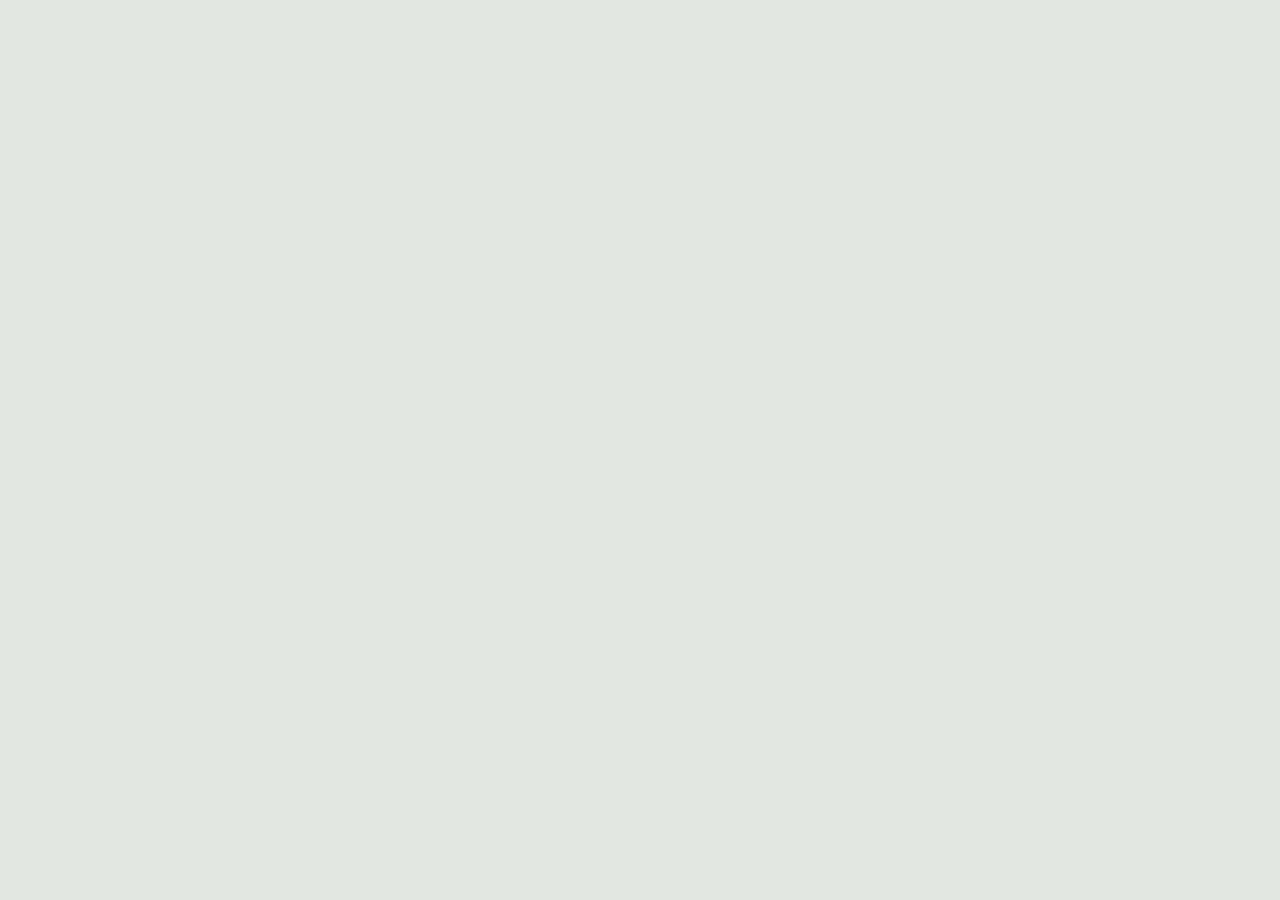
==== index.html @ 521fbf70 "feed and microinteractions adjustments" ====
<!DOCTYPE html>
<html lang="en">
<head>
  <meta charset="UTF-8">
  <meta name="viewport" content="width=device-width, initial-scale=1.0">
  <base href="./">
  <title>Ramon Villamediana</title>
  <meta name="description" content="Senior visual designer with brand, UI, and frontend experience. Fortune 500 in-house and Accenture agency — $3B in deal value.">
  <meta property="og:title" content="Ramon Villamediana — Visual Designer">
  <meta property="og:description" content="Brand to UI. Print to code. Ramon Villamediana is the visual lead at a Fortune 500, previously at Accenture across $3B in deals.">
  <meta property="og:type" content="website">
  <meta property="og:url" content="https://ramidevelops.github.io/portfolio/">
  <meta name="twitter:card" content="summary_large_image">
  <meta name="twitter:title" content="Ramon Villamediana — Visual Designer">
  <meta name="twitter:description" content="Brand to UI. Print to code. Fortune 500 + Accenture. $3B in deals.">
  <link rel="stylesheet" href="style.css">
  <link rel="icon" type="image/svg+xml" href="assets/favicon.svg">
  <script>
    try {
      if (sessionStorage.getItem('portfolioLoaderSeen') === 'true') {
        document.documentElement.classList.add('skip-site-loader');
      } else {
        document.documentElement.classList.add('initial-site-visit');
        sessionStorage.setItem('portfolioLoaderSeen', 'true');
      }
    } catch (error) {
      document.documentElement.classList.add('initial-site-visit');
    }
  </script>

</head>
<body class="home-page">
  <div class="site-loader" role="status" aria-label="Loading">
    <img src="assets/parcel-11-1x1-loop.svg" alt="">
  </div>
  <div class="layout layout-home">
    <main class="main">

      <section class="hero">
      
      <div><img class="rv-logo" src="assets/rv-logo.svg"></div>
      <div>
        <p class="hero-intro"><a class="about-name" href="about.html" aria-label="Learn more about Ramon"><span style="font-weight: 400; color: #1e1e1e;">Brand to UI. Print to Code. </span><span class="about-name-label">Ramon<span class="about-tooltip" role="tooltip">learn more about me</span></span></a> is currently the visual lead at a Fortune 500 [$MOS] — previously at Accenture, engaged in $3B worth of deals as a visual designer.</p></div>

        <div class="hero-actions">
          <button class="hero-email">
            <svg xmlns="http://w3.org" width="14" height="14" viewBox="0 0 24 24" fill="none" stroke="currentColor" stroke-width="2" stroke-linecap="round" stroke-linejoin="round" class="lucide lucide-copy">
        <rect width="14" height="14" x="8" y="8" rx="2" ry="2"/>
        <path d="M4 16c-1.1 0-2-.9-2-2V4c0-1.1.9-2 2-2h10c1.1 0 2 .9 2 2"></path> 
            </svg>
            <span class="email-text">work@helloramon.com</span>
          </button>

          <a class="hero-email feed-link" href="feed.html">
            <span class="email-text">feed
              <svg class="arrow" viewBox="0 0 256 256" fill="none" xmlns="http://www.w3.org/2000/svg">
  <path d="M200 64L56 208M200 64H88M200 64V176" stroke="currentColor" stroke-width="16" stroke-linecap="round" stroke-linejoin="round"/>
              </svg>
            </span>
          </a>
          
        </div>


      </section>

      <section>
        <div class="work-header">Selected Work</div>
        <div class="work-list">

          <a href="project-mosaic-earnings.html" class="work-item">
            <div class="work-left">
              <div class="work-title">Earnings &amp; Investor Communications</div>
              <div class="work-client">Mosaic · Design Lead</div>
            </div>
            <div class="work-right">
              <div class="tag-row">
                <span class="tag tag-brand">Brand</span>
                <span class="tag tag-web">Web</span>
              </div>
              <svg class="arrow" viewBox="0 0 256 256" fill="none" xmlns="http://www.w3.org/2000/svg">
  <path d="M200 64L56 208M200 64H88M200 64V176" stroke="currentColor" stroke-width="16" stroke-linecap="round" stroke-linejoin="round"/>
</svg>
            </div>
          </a>

          <a href="weave-workflow.html" class="work-item">
            <div class="work-left">
              <div class="work-title">Figma Weave AI Workflow</div>
              <div class="work-client">Mosaic · Solo build</div>
            </div>
            <div class="work-right">
              <div class="tag-row">
                <span class="tag tag-ai">AI</span>
                <span class="tag tag-systems">Systems</span>
                <span class="tag tag-brand">Brand</span>
              </div>
              <svg class="arrow" viewBox="0 0 256 256" fill="none" xmlns="http://www.w3.org/2000/svg">
  <path d="M200 64L56 208M200 64H88M200 64V176" stroke="currentColor" stroke-width="16" stroke-linecap="round" stroke-linejoin="round"/>
</svg>
            </div>
          </a>

          <a href="project-mosaic-web.html" class="work-item">
            <div class="work-left">
              <div class="work-title">Web Redesign — Discovery &amp; Design Direction</div>
              <div class="work-client">Mosaic x iCrossing · Project Lead</div>
            </div>
            <div class="work-right">
              <div class="tag-row">
                <span class="tag tag-web">Web</span>
                <span class="tag tag-ui">UI</span>
                <span class="tag tag-systems">Systems</span>
              </div>
              <svg class="arrow" viewBox="0 0 256 256" fill="none" xmlns="http://www.w3.org/2000/svg">
  <path d="M200 64L56 208M200 64H88M200 64V176" stroke="currentColor" stroke-width="16" stroke-linecap="round" stroke-linejoin="round"/>
</svg>
            </div>
          </a>

          <a href="mosaic-brand-rework.html" class="work-item">
            <div class="work-left">
              <div class="work-title">Brand Guidelines Uplift</div>
              <div class="work-client">Mosaic · Design Lead</div>
            </div>
            <div class="work-right">
              <div class="tag-row">
                <span class="tag tag-brand">Brand</span>
                <span class="tag tag-systems">Systems</span>
              </div>
              <svg class="arrow" viewBox="0 0 256 256" fill="none" xmlns="http://www.w3.org/2000/svg">
  <path d="M200 64L56 208M200 64H88M200 64V176" stroke="currentColor" stroke-width="16" stroke-linecap="round" stroke-linejoin="round"/>
</svg>
            </div>
          </a>

        </div>

        <div class="work-list">

          <a href="frontend-work.html" class="work-item">
            <div class="work-left">
              <div class="work-title">Frontend Development</div>
              <div class="work-client">Solo design + engineering</div>
            </div>
            <div class="work-right">
              <div class="tag-row">
                <span class="tag tag-frontend">Frontend</span>
                <span class="tag tag-web">Web</span>
              </div>
              <svg class="arrow" viewBox="0 0 256 256" fill="none" xmlns="http://www.w3.org/2000/svg">
  <path d="M200 64L56 208M200 64H88M200 64V176" stroke="currentColor" stroke-width="16" stroke-linecap="round" stroke-linejoin="round"/>
</svg>
            </div>
          </a>

          <a href="project-liberty.html" class="work-item">
            <div class="work-left">
              <div class="work-title">Liberty Mutual — UI Design System</div>
              <div class="work-client">Accenture x Liberty Mutual · Visual Designer</div>
            </div>
            <div class="work-right">
              <div class="tag-row">
                <span class="tag tag-ui">UI</span>
                <span class="tag tag-brand">Brand</span>
              </div>
              <svg class="arrow" viewBox="0 0 256 256" fill="none" xmlns="http://www.w3.org/2000/svg">
  <path d="M200 64L56 208M200 64H88M200 64V176" stroke="currentColor" stroke-width="16" stroke-linecap="round" stroke-linejoin="round"/>
</svg>
            </div>
          </a>

        </div>
      </section>

    </main>
  </div>


<script>
window.addEventListener('load', () => {
  if (!document.documentElement.classList.contains('initial-site-visit')) {
    document.querySelector('.site-loader')?.classList.add('is-hidden');
    return;
  }

  setTimeout(() => {
    document.querySelector('.site-loader')?.classList.add('is-hidden');
  }, 2000);
});

document.addEventListener('DOMContentLoaded', () => {
    const btn = document.querySelector('.hero-email');
    const txt = btn?.querySelector('.email-text');
    
    if (btn && txt) {
        btn.addEventListener('click', () => {
            navigator.clipboard.writeText('work@helloramon.com').then(() => {
                txt.textContent = 'copied to clipboard';
                
                setTimeout(() => {
                    txt.textContent = 'work@helloramon.com';
                    btn.style.removeAttribute('style'); // Keeps CSS file in full control
                }, 1000);
            });
        });
    }
});
</script>


</body>
</html>
---- style.css ----
/* ─── Reset ─────────────────────────────────────────────── */
*, *::before, *::after { box-sizing: border-box; margin: 0; padding: 0; }
html { scroll-behavior: smooth; }

/* ─── Fonts ──────────────────────────────────────────────── */
@font-face {
  font-family: 'ABC Areal';
  src: url('assets/fonts/ABCArealSuperfamilyVariable.woff2') format('woff2');
  font-style: normal;
  font-weight: 100 900;
  font-variation-settings: 'MONO' 0;
  font-display: swap;
}

@font-face {
  font-family: 'ABC Areal Mono';
  src: url('assets/fonts/ABCArealSuperfamilyVariable.woff2') format('woff2');
  font-style: normal;
  font-weight: 100 900;
  font-variation-settings: 'MONO' 100;
  font-display: swap;
}

/* ─── Base ───────────────────────────────────────────────── */
body {

  font-family: 'ABC Areal', sans-serif;
  letter-spacing: -0.25px;
 /* background: linear-gradient(135deg, #dbeafe 0%, #eff6ff 40%, #f0f9ff 70%, #e0f2fe 100%);*/
 background-color: #fafafa;
  background-attachment: fixed;
  min-height: 100vh;
  color: #0a0a0a;
  -webkit-font-smoothing: antialiased;
}

.site-loader {
  position: fixed;
  inset: 0;
  z-index: 1000;
  display: grid;
  place-items: center;
  background: #e2e5e2;
  opacity: 1;
  transition: opacity 0.35s ease, visibility 0.35s ease;
}

.site-loader img {
  width: min(42vw, 240px);
  height: auto;
}

.site-loader.is-hidden {
  opacity: 0;
  visibility: hidden;
  pointer-events: none;
}

.skip-site-loader .site-loader {
  display: none;
}

@keyframes innerPageReveal {
  from { opacity: 0; filter: blur(4px); transform: translateY(8px); }
  to { opacity: 1; filter: blur(0); transform: translateY(0); }
}

@keyframes homeContentReveal {
  from { opacity: 0; filter: blur(2px); transform: translateY(5px); }
  to { opacity: 1; filter: blur(0); transform: translateY(0); }
}

.home-page { --home-reveal-start: 0.1s; }
.initial-site-visit .home-page { --home-reveal-start: 2.05s; }

.home-page .hero > *,
.home-page .main > section:not(.hero) > .work-header,
.home-page .work-item {
  animation: homeContentReveal 0.4s cubic-bezier(0.22, 1, 0.36, 1) both;
}

.home-page .hero > :nth-child(1) { animation-delay: var(--home-reveal-start); }
.home-page .hero > :nth-child(2) { animation-delay: calc(var(--home-reveal-start) + 0.04s); }
.home-page .hero > :nth-child(3) { animation-delay: calc(var(--home-reveal-start) + 0.08s); }
.home-page .main > section:not(.hero) > .work-header {
  animation-delay: calc(var(--home-reveal-start) + 0.04s);
}
.home-page .work-item:nth-child(1) { animation-delay: calc(var(--home-reveal-start) + 0.06s); }
.home-page .work-item:nth-child(2) { animation-delay: calc(var(--home-reveal-start) + 0.09s); }
.home-page .work-item:nth-child(3) { animation-delay: calc(var(--home-reveal-start) + 0.12s); }
.home-page .work-item:nth-child(4) { animation-delay: calc(var(--home-reveal-start) + 0.15s); }
.home-page .work-item:nth-child(5) { animation-delay: calc(var(--home-reveal-start) + 0.18s); }
.home-page .work-item:nth-child(6) { animation-delay: calc(var(--home-reveal-start) + 0.21s); }
.home-page .work-item:nth-child(7) { animation-delay: calc(var(--home-reveal-start) + 0.24s); }
.home-page .work-item:nth-child(8) { animation-delay: calc(var(--home-reveal-start) + 0.27s); }
.home-page .work-item:nth-child(9) { animation-delay: calc(var(--home-reveal-start) + 0.3s); }

body:not(.home-page) .project-header {
  animation: innerPageReveal 0.5s cubic-bezier(0.2, 0.7, 0.2, 1) both;
}

body.has-scroll-reveal:not(.home-page) .project-body > * {
  opacity: 0;
  filter: blur(4px);
  transform: translateY(8px);
}

body.has-scroll-reveal:not(.home-page) .project-body > *.is-visible {
  animation: innerPageReveal 0.5s cubic-bezier(0.2, 0.7, 0.2, 1) both;
}

@media (prefers-reduced-motion: reduce) {
  .home-page .hero > *,
  .home-page .main > section:not(.hero) > .work-header,
  .home-page .work-item {
    animation: none;
    opacity: 1;
    transform: none;
    filter: none;
  }

  body:not(.home-page) .project-header {
    animation: none;
    opacity: 1;
    filter: none;
    transform: none;
  }

  body.has-scroll-reveal:not(.home-page) .project-body > * {
    animation: none;
    opacity: 1;
    filter: none;
    transform: none;
  }
}

/* ─── Layout ─────────────────────────────────────────────── */
.layout {
  display: grid;
  grid-template-columns: 1fr;
  min-height: 100vh;
}

.layout-home {
  grid-template-columns:1fr;
}


.rv-logo{
  width: clamp(180px, 30%, 360px);
  opacity: 0.90;
}


.logo-mark {
  font-family: 'ABC Areal', sans-serif;
  font-weight: 900;
  font-size: 26px;
  letter-spacing: -0.05em;
  color: #0a0a0a;
  line-height: 1;
  text-decoration: none;
  display: block;
}

.nav-section { display: flex; flex-direction: column; gap: 0.4rem; }

.nav-label {
  font-family: 'ABC Areal Mono', monospace;
  font-size: 10px;
  font-weight: 500;
  letter-spacing: 0.12em;
  color: rgba(0,0,0,0.3);
  text-transform: uppercase;
  margin-bottom: 0.3rem;
}

.nav-link {
  font-family: 'ABC Areal Mono', monospace;
  font-size: 12.5px;
  color: rgba(0,0,0,0.55);
  text-decoration: none;
  display: flex;
  align-items: center;
  gap: 0.4rem;
  padding: 3px 0;
  transition: color 0.15s;
}
.nav-link::before { content: '>'; opacity: 0.35; font-size: 10px; }
.nav-link:hover, .nav-link.active { color: rgba(0,0,0,0.9); }

.resume-entry { margin-bottom: 0.65rem; }
.resume-title {
  font-family: 'ABC Areal Mono', monospace;
  font-size: 11.5px;
  color: rgba(0,0,0,0.7);
  font-weight: 500;
  line-height: 1.5;
}
.resume-co {
  font-family: 'ABC Areal Mono', monospace;
  font-size: 10.5px;
  color: rgba(0,0,0,0.35);
}

.tagline {
  font-family: 'ABC Areal Mono', monospace;
  font-size: 10px;
  color: rgba(0,0,0,0.18);
  letter-spacing: 0.05em;
  margin-top: auto;
}

/* ─── Main ───────────────────────────────────────────────── */
.main {
  padding: 3rem;;
  display: flex;
  flex-direction: column;
  gap: 2.5rem;
  width: clamp(320px, 90%, 750px);
  margin: 0 auto;
}

/* ─── Hero ───────────────────────────────────────────────── */
.hero { display: flex; flex-direction: column; gap: 1rem; }

.hero h1 {
  font-size: clamp(2.6rem, 4.5vw, 3.8rem);
  font-weight: 400;
  letter-spacing: -0.05em;
  line-height: 1.02;
}

.hero h2 {
  font-size: clamp(1.25rem, 1.75rem, 2rem);
  font-weight: 400;
  letter-spacing: -0.02em;
  line-height: 1.3;
  max-width: 500px;
}

.about-name {
  position: relative;
  display: inline-block;
  color: inherit;
  text-decoration: none;
}

.about-name-label {
  position: relative;
  display: inline-block;
  color: #007AFF;
  font-size: 1em;
  font-weight: 100;
  text-decoration: underline dotted;
  text-underline-offset: 6px;
}

.about-tooltip {
  position: absolute;
  left: 50%;
  bottom: calc(100% + 0.55rem);
  z-index: 2;
  width: max-content;
  max-width: 70vw;
  padding: 0.35rem 0.55rem;
  border: 0.5px solid rgba(0,0,0,0.14);
  border-radius: 2px;
  background: #fff;
  color: rgba(0,0,0,0.62);
  font-family: 'ABC Areal Mono', monospace;
  font-size: 10px;
  font-weight: 400;
  line-height: 1.2;
  white-space: nowrap;
  opacity: 0;
  pointer-events: none;
  transform: translate(-50%, 0.3rem);
  transition: opacity 0.15s ease, transform 0.15s ease;
}

.about-tooltip::after {
  content: '';
  position: absolute;
  left: 50%;
  top: 100%;
  width: 0.45rem;
  height: 0.45rem;
  border-right: 0.5px solid rgba(0,0,0,0.14);
  border-bottom: 0.5px solid rgba(0,0,0,0.14);
  background: #fff;
  transform: translate(-50%, -50%) rotate(45deg);
}

.about-name:hover .about-tooltip,
.about-name:focus-visible .about-tooltip {
  opacity: 1;
  pointer-events: auto;
  transform: translate(-50%, 0);
}

.about-name:focus-visible {
  outline: 1px solid rgba(0,0,0,0.45);
  outline-offset: 3px;
}

.hero p {
  font-size: 1.15rem;
  line-height: 1.75;
  color: rgba(0,0,0,0.5);
  max-width: 600px;
}

.hero-intro {
  font-size: 16px;
  line-height: 1.7;
  color: #9f9c9c;
  font-weight: 100;
}

.hero-actions {
  display: flex;
  align-items: center;
  justify-content: space-between;
  width: 100%;
}

.hero-email {
  display: inline-flex;
  align-items: center;
  gap: 0.4rem;
  font-family: 'ABC Areal Mono', monospace;
  font-size: 14px;
  color: #0000008c;
  text-decoration: none;
  border: 0.5px solid rgba(0,0,0,0.16);
  padding: 0.4rem 1rem;
  border-radius: 2px;
  margin-top: 0.5rem;
  width: fit-content;
  transition: background 0.15s;
  background:transparent;
  cursor: pointer;
}
.hero-email:hover { background: #0000000a; }

.hero-actions .feed-link {
  color: #0000008c;
;
  text-decoration: none;
}

/* ─── Work List ──────────────────────────────────────────── */
.work-header {
  font-family: 'ABC Areal Mono', monospace;
  font-size: 0.875rem;
  font-weight: 400;
  color: rgba(0,0,0,0.48);
  padding-bottom: 0.6rem;
  border-bottom: 0.5px solid rgba(0,0,0,0.07);
}

.work-list { display: flex; flex-direction: column; }

.work-item {
  display: flex;
  align-items: center;
  justify-content: space-between;
  padding: 1rem 0;
  border-bottom: 0.5px solid rgba(0,0,0,0.06);
  gap: 1.5rem;
  text-decoration: none;
  cursor: pointer;
  transition: opacity 0.15s;
}
.work-item:hover { background: #f5f5f5; transition:0.25s}
.work-item:hover .work-title { color: #000; }
.work-item:hover .arrow { color: rgba(0,0,0,0.5); }

.work-left { display: flex; flex-direction: column; gap: 0.25rem; min-width: 0; }

.work-title {
  font-family: 'ABC Areal', sans-serif;
  font-size: 0.875rem;
  font-weight: 400;
  color: rgba(0,0,0,0.72);
  transition: color 0.15s;
}

.work-client {
  font-family: 'ABC Areal Mono', monospace;
  font-size: 12px;
  color: rgba(0,0,0,0.32);
}

.work-right {
  display: flex;
  align-items: center;
  gap: 0.65rem;
  flex-shrink: 0;
}

.tag-row { display: flex; gap: 0.3rem; flex-wrap: wrap; justify-content: flex-end; }

/* ─── Tags ───────────────────────────────────────────────── */
.tag {
  font-family: 'ABC Areal Mono', monospace;
  font-size: 9.5px;
  font-weight: 200;
  letter-spacing: 0.07em;
  padding: 0.18rem 0.5rem;
  border-radius: 2px;
  border: 0.5px solid;
  text-transform: uppercase;
  white-space: nowrap;
}
.tag-brand    { color: #534AB7; border-color: #AFA9EC; background: #EEEDFE; }
.tag-ui       { color: #185FA5; border-color: #85B7EB; background: #E6F1FB; }
.tag-print    { color: #3B6D11; border-color: #97C459; background: #EAF3DE; }
.tag-frontend { color: #854F0B; border-color: #EF9F27; background: #FAEEDA; }
.tag-campaign { color: #993C1D; border-color: #F0997B; background: #FAECE7; }
.tag-web      { color: #0F6E56; border-color: #5DCAA5; background: #E1F5EE; }
.tag-ai       { color: #993556; border-color: #ED93B1; background: #FBEAF0; }
.tag-systems  { color: #444441; border-color: #B4B2A9; background: #F1EFE8; }

.arrow {
   width: 14px;
  height: 14px;
  flex-shrink: 0;
  color: rgba(0,0,0,0.16);
  transition: color 0.15s;
}

/* ─── Project Page ───────────────────────────────────────── */
.project-header { display: flex; flex-direction: column; gap: 1.25rem; }

.back-link {
  font-family: 'ABC Areal Mono', monospace;
  font-size: 14px;
  color: rgba(0,0,0,0.4);
  text-decoration: none;
  display: inline-flex;
  align-items: center;
  gap: 0.4rem;
  transition: color 0.15s;
}
.back-link:hover { color: rgba(0,0,0,0.8); }

.project-title {
  font-size: clamp(1.8rem, 3.5vw, 2.8rem);
  font-weight: 400;
  letter-spacing: -0.03em;
  line-height: 1.05;
}

.project-meta {
  display: flex;
  align-items: center;
  gap: 1rem;
  flex-wrap: wrap;
}

.project-client {
  font-family: 'ABC Areal Mono', monospace;
  font-size: 12px;
  color: rgba(0,0,0,0.4);
}

.project-divider {
  width: 0.5px;
  height: 12px;
  background: rgba(0,0,0,0.15);
}

.project-body { display: flex; flex-direction: column; gap: 3rem; }

.project-section-label {
  font-family: 'ABC Areal', sans-serif;
  font-size: 1.25rem;
  font-weight: 400;
  color: 000000;
  padding-bottom: 0.6rem;
  border-bottom: 0.5px solid rgba(0,0,0,0.07);
  margin-bottom: 1.25rem;
}

.project-text {
  font-size: 0.9rem;
  line-height: 1.8;
  color: rgba(0,0,0,0.6);
  max-width: 560px;
}

/* ─── Image placeholders ─────────────────────────────────── */
.img-placeholder {
  width: 100%;
  background: rgba(255,255,255,0.45);
  border-radius: 4px;
  display: flex;
  flex-direction: column;
  align-items: center;
  justify-content: center;
  gap: 0.5rem;
  color: rgba(0,0,0,0.25);
  font-family: 'ABC Areal Mono', monospace;
  font-size: 11px;
  letter-spacing: 0.05em;
}
.img-placeholder.tall  { aspect-ratio: 16/9; }
.img-placeholder.wide  { aspect-ratio: 21/9; }
.img-placeholder.sq    { aspect-ratio: 1/1; }
.img-placeholder.port  { aspect-ratio: 3/4; }

.img-placeholder svg {
  width: 24px;
  height: 24px;
  opacity: 0.3;
}

/* ─── Project Images and Videos ─────────────────────────────────────── */

.project-img {
      width: 100%;
      border-radius: 4px;
      border: 0.5px solid rgba(0,0,0,0.08);
      display: block;
    }
    .project-video {
      width: 100%;
      display: block;
      border-radius: 4px;
      border: 0.5px solid rgba(0,0,0,0.08);
    }

.project-img.tall  { aspect-ratio: 16/9; }
.project-img.wide  { aspect-ratio: 21/9; }
.project-img.sq    { aspect-ratio: 1/1; }
.project-img.port  { aspect-ratio: 3/4; }

.project-img.cover {
  object-fit: cover;
  border: none;
}

.img-grid-2 {
  display: grid;
  grid-template-columns: 1fr 1fr;
  gap: 1rem;
}
.img-grid-3 {
  display: grid;
  grid-template-columns: 1fr 1fr 1fr;
  gap: 1rem;
}

/* ─── Collateral description ───────────────────────────────── */
.collateral-caption {
  font-family: 'ABC Areal Mono', monospace;
  font-size: 10.5px;
  color: rgba(0,0,0,0.35);
  margin-top: 0.5rem;
}

/* ─── Responsive ─────────────────────────────────────────── */
@media (max-width: 768px) {
  .layout { grid-template-columns: 1fr; }
  .sidebar {
    height: auto;
    position: relative;
    border-right: none;
    border-bottom: 0.5px solid rgba(0,0,0,0.08);
    padding: 1.5rem;
    flex-direction: row;
    flex-wrap: wrap;
    gap: 0.75rem;
    align-items: center;
  }
  .tagline { display: none; }
  .nav-section:not(:first-of-type) { display: none; }
  .main { padding: 2rem 1.5rem; margin: 0; width: 100%; }
  .img-grid-2, .img-grid-3 { grid-template-columns: 1fr; }
}
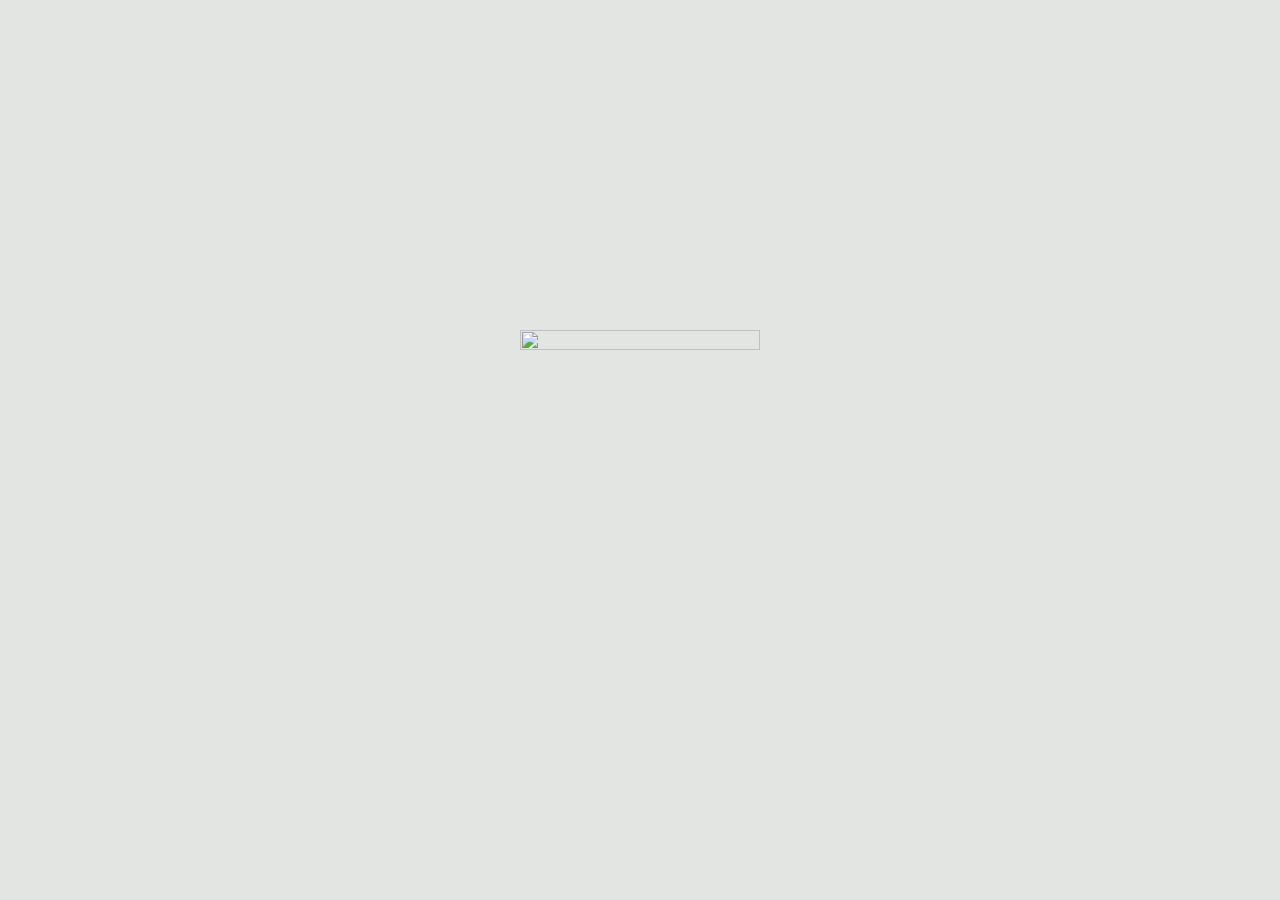
==== commit c97ae3f1: "motion and animations enhanced for a more cohesive experience. CSS file cleaned up removing un-used " ====
--- a/index.html
+++ b/index.html
@@ -14,6 +14,8 @@
   <meta name="twitter:title" content="Ramon Villamediana — Visual Designer">
   <meta name="twitter:description" content="Brand to UI. Print to code. Fortune 500 + Accenture. $3B in deals.">
   <link rel="stylesheet" href="style.css">
+  <script src="page-transition.js"></script>
+  <script src="/assets/flag-header.js" defer></script>
   <link rel="icon" type="image/svg+xml" href="assets/favicon.svg">
   <script>
     try {
@@ -31,24 +33,26 @@
 </head>
 <body class="home-page">
   <div class="site-loader" role="status" aria-label="Loading">
-    <img src="assets/parcel-11-1x1-loop.svg" alt="">
+    <img src="assets/parcel-11-1x1-loop.svg" alt="" width="2400" height="2400">
   </div>
   <div class="layout layout-home">
     <main class="main">
 
+      <flag-header height="96"></flag-header>
+
       <section class="hero">
-      
-      <div><img class="rv-logo" src="assets/rv-logo.svg"></div>
+
+      <div><img class="rv-logo" src="assets/rv-logo.svg" alt="Ramon Villamediana" width="586" height="143"></div>
       <div>
-        <p class="hero-intro"><a class="about-name" href="about.html" aria-label="Learn more about Ramon"><span style="font-weight: 400; color: #1e1e1e;">Brand to UI. Print to Code. </span><span class="about-name-label">Ramon<span class="about-tooltip" role="tooltip">learn more about me</span></span></a> is currently the visual lead at a Fortune 500 [$MOS] — previously at Accenture, engaged in $3B worth of deals as a visual designer.</p></div>
+        <p class="hero-intro"><span style="font-weight: 400; color: #1e1e1e;">Brand to UI. Print to Code. </span><a class="about-name" href="about.html" aria-label="Learn more about Ramon"><span class="about-name-label">Ramon<span class="about-tooltip" role="tooltip">learn more about me</span></span></a> is currently the visual lead at a Fortune 500 [$MOS] — previously at Accenture, engaged in $3B worth of deals as a visual designer.</p></div>
 
         <div class="hero-actions">
-          <button class="hero-email">
-            <svg xmlns="http://w3.org" width="14" height="14" viewBox="0 0 24 24" fill="none" stroke="currentColor" stroke-width="2" stroke-linecap="round" stroke-linejoin="round" class="lucide lucide-copy">
+          <button class="hero-email" type="button">
+            <svg xmlns="http://www.w3.org/2000/svg" width="14" height="14" viewBox="0 0 24 24" fill="none" stroke="currentColor" stroke-width="2" stroke-linecap="round" stroke-linejoin="round" class="lucide lucide-copy">
         <rect width="14" height="14" x="8" y="8" rx="2" ry="2"/>
         <path d="M4 16c-1.1 0-2-.9-2-2V4c0-1.1.9-2 2-2h10c1.1 0 2 .9 2 2"></path> 
             </svg>
-            <span class="email-text">work@helloramon.com</span>
+            <span class="email-text" aria-live="polite">work@helloramon.com</span>
           </button>
 
           <a class="hero-email feed-link" href="feed.html">
@@ -156,7 +160,7 @@
 
           <a href="project-liberty.html" class="work-item">
             <div class="work-left">
-              <div class="work-title">Liberty Mutual — UI Design System</div>
+              <div class="work-title">Liberty Mutual — Identity</div>
               <div class="work-client">Accenture x Liberty Mutual · Visual Designer</div>
             </div>
             <div class="work-right">
@@ -194,15 +198,23 @@
     const txt = btn?.querySelector('.email-text');
     
     if (btn && txt) {
-        btn.addEventListener('click', () => {
-            navigator.clipboard.writeText('work@helloramon.com').then(() => {
+        const email = 'work@helloramon.com';
+        let feedbackTimeout;
+
+        btn.addEventListener('click', async () => {
+            window.clearTimeout(feedbackTimeout);
+
+            try {
+                await navigator.clipboard.writeText(email);
                 txt.textContent = 'copied to clipboard';
-                
-                setTimeout(() => {
-                    txt.textContent = 'work@helloramon.com';
-                    btn.style.removeAttribute('style'); // Keeps CSS file in full control
-                }, 1000);
-            });
+            } catch (error) {
+                console.error('Unable to copy email address.', error);
+                txt.textContent = 'unable to copy email';
+            }
+
+            feedbackTimeout = window.setTimeout(() => {
+                txt.textContent = email;
+            }, 1000);
         });
     }
 });
--- a/style.css
+++ b/style.css
@@ -1,6 +1,7 @@
 /* ─── Reset ─────────────────────────────────────────────── */
 *, *::before, *::after { box-sizing: border-box; margin: 0; padding: 0; }
-html { scroll-behavior: smooth; }
+html { scroll-behavior: smooth;}
+img { max-width: 100%; height: auto; }
 
 /* ─── Fonts ──────────────────────────────────────────────── */
 @font-face {
@@ -12,21 +13,11 @@
   font-display: swap;
 }
 
-@font-face {
-  font-family: 'ABC Areal Mono';
-  src: url('assets/fonts/ABCArealSuperfamilyVariable.woff2') format('woff2');
-  font-style: normal;
-  font-weight: 100 900;
-  font-variation-settings: 'MONO' 100;
-  font-display: swap;
-}
 
 /* ─── Base ───────────────────────────────────────────────── */
 body {
 
   font-family: 'ABC Areal', sans-serif;
-  letter-spacing: -0.25px;
- /* background: linear-gradient(135deg, #dbeafe 0%, #eff6ff 40%, #f0f9ff 70%, #e0f2fe 100%);*/
  background-color: #fafafa;
   background-attachment: fixed;
   min-height: 100vh;
@@ -60,77 +51,79 @@
   display: none;
 }
 
-@keyframes innerPageReveal {
-  from { opacity: 0; filter: blur(4px); transform: translateY(8px); }
-  to { opacity: 1; filter: blur(0); transform: translateY(0); }
-}
-
 @keyframes homeContentReveal {
-  from { opacity: 0; filter: blur(2px); transform: translateY(5px); }
+  from { opacity: 0; transform: translateY(5px); }
+  to { opacity: 1; transform: translateY(0); }
+}
+
+html.page-leaving .layout {
+  animation: pageFadeOut 0.2s ease-in both;
+}
+
+html.page-entering .layout {
+  animation: pageReveal 0.42s cubic-bezier(0.16, 1, 0.3, 1) both;
+}
+
+@keyframes pageFadeOut {
+  to { opacity: 0; filter: blur(5px); transform: translateY(-5px); }
+}
+
+@keyframes pageReveal {
+  from { opacity: 0; filter: blur(8px); transform: translateY(8px); }
   to { opacity: 1; filter: blur(0); transform: translateY(0); }
 }
 
 .home-page { --home-reveal-start: 0.1s; }
 .initial-site-visit .home-page { --home-reveal-start: 2.05s; }
 
-.home-page .hero > *,
-.home-page .main > section:not(.hero) > .work-header,
-.home-page .work-item {
-  animation: homeContentReveal 0.4s cubic-bezier(0.22, 1, 0.36, 1) both;
-}
-
-.home-page .hero > :nth-child(1) { animation-delay: var(--home-reveal-start); }
-.home-page .hero > :nth-child(2) { animation-delay: calc(var(--home-reveal-start) + 0.04s); }
-.home-page .hero > :nth-child(3) { animation-delay: calc(var(--home-reveal-start) + 0.08s); }
-.home-page .main > section:not(.hero) > .work-header {
-  animation-delay: calc(var(--home-reveal-start) + 0.04s);
-}
-.home-page .work-item:nth-child(1) { animation-delay: calc(var(--home-reveal-start) + 0.06s); }
-.home-page .work-item:nth-child(2) { animation-delay: calc(var(--home-reveal-start) + 0.09s); }
-.home-page .work-item:nth-child(3) { animation-delay: calc(var(--home-reveal-start) + 0.12s); }
-.home-page .work-item:nth-child(4) { animation-delay: calc(var(--home-reveal-start) + 0.15s); }
-.home-page .work-item:nth-child(5) { animation-delay: calc(var(--home-reveal-start) + 0.18s); }
-.home-page .work-item:nth-child(6) { animation-delay: calc(var(--home-reveal-start) + 0.21s); }
-.home-page .work-item:nth-child(7) { animation-delay: calc(var(--home-reveal-start) + 0.24s); }
-.home-page .work-item:nth-child(8) { animation-delay: calc(var(--home-reveal-start) + 0.27s); }
-.home-page .work-item:nth-child(9) { animation-delay: calc(var(--home-reveal-start) + 0.3s); }
-
-body:not(.home-page) .project-header {
-  animation: innerPageReveal 0.5s cubic-bezier(0.2, 0.7, 0.2, 1) both;
-}
-
-body.has-scroll-reveal:not(.home-page) .project-body > * {
-  opacity: 0;
-  filter: blur(4px);
-  transform: translateY(8px);
-}
-
-body.has-scroll-reveal:not(.home-page) .project-body > *.is-visible {
-  animation: innerPageReveal 0.5s cubic-bezier(0.2, 0.7, 0.2, 1) both;
+.initial-site-visit .home-page .hero > *,
+.initial-site-visit .home-page .main > section:not(.hero) > .work-header,
+.initial-site-visit .home-page .work-list .work-item {
+  animation: homeContentReveal 0.8s cubic-bezier(0.22, 1, 0.36, 1) both;
+}
+
+.initial-site-visit .home-page .hero > :nth-child(1) { animation-delay: var(--home-reveal-start); }
+.initial-site-visit .home-page .hero > :nth-child(2) { animation-delay: calc(var(--home-reveal-start) + 0.1s); }
+.initial-site-visit .home-page .hero > :nth-child(3) { animation-delay: calc(var(--home-reveal-start) + 0.2s); }
+.initial-site-visit .home-page .main > section:not(.hero) > .work-header {
+  animation-delay: calc(var(--home-reveal-start) + 0.3s);
+}
+.initial-site-visit .home-page .main > section:not(.hero) > .work-list:nth-child(2) .work-item:nth-child(1) {
+  animation-delay: calc(var(--home-reveal-start) + 0.4s);
+}
+.initial-site-visit .home-page .main > section:not(.hero) > .work-list:nth-child(2) .work-item:nth-child(2) {
+  animation-delay: calc(var(--home-reveal-start) + 0.5s);
+}
+.initial-site-visit .home-page .main > section:not(.hero) > .work-list:nth-child(2) .work-item:nth-child(3) {
+  animation-delay: calc(var(--home-reveal-start) + 0.6s);
+}
+.initial-site-visit .home-page .main > section:not(.hero) > .work-list:nth-child(2) .work-item:nth-child(4) {
+  animation-delay: calc(var(--home-reveal-start) + 0.7s);
+}
+.initial-site-visit .home-page .main > section:not(.hero) > .work-list:nth-child(3) .work-item:nth-child(1) {
+  animation-delay: calc(var(--home-reveal-start) + 0.8s);
+}
+.initial-site-visit .home-page .main > section:not(.hero) > .work-list:nth-child(3) .work-item:nth-child(2) {
+  animation-delay: calc(var(--home-reveal-start) + 0.9s);
 }
 
 @media (prefers-reduced-motion: reduce) {
-  .home-page .hero > *,
-  .home-page .main > section:not(.hero) > .work-header,
-  .home-page .work-item {
+  html {
+    scroll-behavior: auto;
+  }
+
+  html.page-leaving .layout,
+  html.page-entering .layout {
+    animation: none;
+  }
+
+  .initial-site-visit .home-page .hero > *,
+  .initial-site-visit .home-page .main > section:not(.hero) > .work-header,
+  .initial-site-visit .home-page .work-list .work-item {
     animation: none;
     opacity: 1;
     transform: none;
     filter: none;
-  }
-
-  body:not(.home-page) .project-header {
-    animation: none;
-    opacity: 1;
-    filter: none;
-    transform: none;
-  }
-
-  body.has-scroll-reveal:not(.home-page) .project-body > * {
-    animation: none;
-    opacity: 1;
-    filter: none;
-    transform: none;
   }
 }
 
@@ -141,84 +134,38 @@
   min-height: 100vh;
 }
 
-.layout-home {
-  grid-template-columns:1fr;
+/* Flag string sits at the very top of the content column */
+.initial-site-visit .home-page flag-header {
+  animation: homeContentReveal 0.5s cubic-bezier(0.22, 1, 0.36, 1) both;
+  animation-delay: var(--home-reveal-start);
+}
+@media (prefers-reduced-motion: reduce) {
+  .initial-site-visit .home-page flag-header { animation: none; }
 }
 
 
 .rv-logo{
-  width: clamp(180px, 30%, 360px);
+  width: clamp(160px, 20%, 360px);
   opacity: 0.90;
 }
 
-
-.logo-mark {
-  font-family: 'ABC Areal', sans-serif;
-  font-weight: 900;
-  font-size: 26px;
-  letter-spacing: -0.05em;
-  color: #0a0a0a;
-  line-height: 1;
-  text-decoration: none;
-  display: block;
-}
-
-.nav-section { display: flex; flex-direction: column; gap: 0.4rem; }
-
-.nav-label {
-  font-family: 'ABC Areal Mono', monospace;
-  font-size: 10px;
-  font-weight: 500;
-  letter-spacing: 0.12em;
-  color: rgba(0,0,0,0.3);
-  text-transform: uppercase;
-  margin-bottom: 0.3rem;
-}
-
-.nav-link {
-  font-family: 'ABC Areal Mono', monospace;
-  font-size: 12.5px;
-  color: rgba(0,0,0,0.55);
-  text-decoration: none;
-  display: flex;
-  align-items: center;
-  gap: 0.4rem;
-  padding: 3px 0;
-  transition: color 0.15s;
-}
-.nav-link::before { content: '>'; opacity: 0.35; font-size: 10px; }
-.nav-link:hover, .nav-link.active { color: rgba(0,0,0,0.9); }
-
-.resume-entry { margin-bottom: 0.65rem; }
-.resume-title {
-  font-family: 'ABC Areal Mono', monospace;
-  font-size: 11.5px;
-  color: rgba(0,0,0,0.7);
-  font-weight: 500;
-  line-height: 1.5;
-}
-.resume-co {
-  font-family: 'ABC Areal Mono', monospace;
-  font-size: 10.5px;
-  color: rgba(0,0,0,0.35);
-}
-
-.tagline {
-  font-family: 'ABC Areal Mono', monospace;
-  font-size: 10px;
-  color: rgba(0,0,0,0.18);
-  letter-spacing: 0.05em;
-  margin-top: auto;
-}
 
 /* ─── Main ───────────────────────────────────────────────── */
 .main {
-  padding: 3rem;;
+  padding: 4rem;
   display: flex;
   flex-direction: column;
-  gap: 2.5rem;
+  gap: 3rem;
   width: clamp(320px, 90%, 750px);
   margin: 0 auto;
+  justify-content: start;
+}
+
+/* Tighter home layout so everything stays in one view under the flags */
+.layout-home .main {
+  padding-top: 0;
+  padding-bottom: 2rem;
+  gap: 3rem;
 }
 
 /* ─── Hero ───────────────────────────────────────────────── */
@@ -250,7 +197,7 @@
   position: relative;
   display: inline-block;
   color: #007AFF;
-  font-size: 1em;
+  font-size: inherit;
   font-weight: 100;
   text-decoration: underline dotted;
   text-underline-offset: 6px;
@@ -268,15 +215,15 @@
   border-radius: 2px;
   background: #fff;
   color: rgba(0,0,0,0.62);
-  font-family: 'ABC Areal Mono', monospace;
-  font-size: 10px;
+  font-family: 'ABC Areal', monospace;
+  font-size: 0.625rem;
   font-weight: 400;
   line-height: 1.2;
   white-space: nowrap;
   opacity: 0;
   pointer-events: none;
   transform: translate(-50%, 0.3rem);
-  transition: opacity 0.15s ease, transform 0.15s ease;
+  transition: opacity 150ms ease, transform 150ms cubic-bezier(0.23, 1, 0.32, 1);
 }
 
 .about-tooltip::after {
@@ -292,7 +239,6 @@
   transform: translate(-50%, -50%) rotate(45deg);
 }
 
-.about-name:hover .about-tooltip,
 .about-name:focus-visible .about-tooltip {
   opacity: 1;
   pointer-events: auto;
@@ -305,14 +251,14 @@
 }
 
 .hero p {
-  font-size: 1.15rem;
+  font-size: 1rem;
   line-height: 1.75;
   color: rgba(0,0,0,0.5);
-  max-width: 600px;
+  max-width: 640px;
 }
 
 .hero-intro {
-  font-size: 16px;
+  font-size: 1rem;
   line-height: 1.7;
   color: #9f9c9c;
   font-weight: 100;
@@ -329,8 +275,8 @@
   display: inline-flex;
   align-items: center;
   gap: 0.4rem;
-  font-family: 'ABC Areal Mono', monospace;
-  font-size: 14px;
+  font-family: 'ABC Areal', monospace;
+  font-size: 0.75rem;
   color: #0000008c;
   text-decoration: none;
   border: 0.5px solid rgba(0,0,0,0.16);
@@ -338,11 +284,15 @@
   border-radius: 2px;
   margin-top: 0.5rem;
   width: fit-content;
-  transition: background 0.15s;
+  transition: background-color 160ms ease, transform 160ms cubic-bezier(0.23, 1, 0.32, 1);
   background:transparent;
   cursor: pointer;
 }
-.hero-email:hover { background: #0000000a; }
+.hero-email:active { transform: scale(0.97); }
+.hero-email:focus-visible {
+  outline: 1px solid rgba(0,0,0,0.45);
+  outline-offset: 3px;
+}
 
 .hero-actions .feed-link {
   color: #0000008c;
@@ -352,10 +302,10 @@
 
 /* ─── Work List ──────────────────────────────────────────── */
 .work-header {
-  font-family: 'ABC Areal Mono', monospace;
-  font-size: 0.875rem;
-  font-weight: 400;
-  color: rgba(0,0,0,0.48);
+  font-family: 'ABC Areal', monospace;
+  font-size: 0.9rem;
+  font-weight: 400;
+  color: #6262627a;
   padding-bottom: 0.6rem;
   border-bottom: 0.5px solid rgba(0,0,0,0.07);
 }
@@ -371,25 +321,74 @@
   gap: 1.5rem;
   text-decoration: none;
   cursor: pointer;
-  transition: opacity 0.15s;
-}
-.work-item:hover { background: #f5f5f5; transition:0.25s}
-.work-item:hover .work-title { color: #000; }
-.work-item:hover .arrow { color: rgba(0,0,0,0.5); }
+  transition: background-color 180ms cubic-bezier(0.23, 1, 0.32, 1), transform 160ms cubic-bezier(0.23, 1, 0.32, 1);
+}
+.work-item:active { transform: scale(0.99); }
+.work-item:focus-visible {
+  outline: 1px solid rgba(0,0,0,0.45);
+  outline-offset: 3px;
+}
+
+@media (hover: hover) and (pointer: fine) {
+  .about-name:hover .about-tooltip {
+    opacity: 1;
+    pointer-events: auto;
+    transform: translate(-50%, 0);
+  }
+
+  .hero-email:hover { background-color: #0000000a; }
+
+  .work-item:hover { background-color: #f5f5f5; }
+  .work-item:hover .work-title { color: #000; }
+  .work-item:hover .arrow {
+    color: rgba(0,0,0,0.5);
+    transform: translateX(3px);
+  }
+}
+
+@media (prefers-reduced-motion: reduce) {
+  .hero-email,
+  .work-item {
+    transition: background-color 150ms ease;
+  }
+
+  .arrow {
+    transition: color 150ms ease;
+  }
+
+  .work-item:hover .arrow {
+    transform: none;
+  }
+
+  .hero-email:active,
+  .work-item:active {
+    transform: none;
+  }
+
+  .about-tooltip {
+    transform: none;
+    transition: opacity 150ms ease;
+  }
+
+  .about-name:focus-visible .about-tooltip,
+  .about-name:hover .about-tooltip {
+    transform: none;
+  }
+}
 
 .work-left { display: flex; flex-direction: column; gap: 0.25rem; min-width: 0; }
 
 .work-title {
   font-family: 'ABC Areal', sans-serif;
-  font-size: 0.875rem;
+  font-size: 0.9rem;
   font-weight: 400;
   color: rgba(0,0,0,0.72);
   transition: color 0.15s;
 }
 
 .work-client {
-  font-family: 'ABC Areal Mono', monospace;
-  font-size: 12px;
+  font-family: 'ABC Areal', monospace;
+  font-size: 0.75rem;
   color: rgba(0,0,0,0.32);
 }
 
@@ -405,20 +404,16 @@
 /* ─── Tags ───────────────────────────────────────────────── */
 .tag {
   font-family: 'ABC Areal Mono', monospace;
-  font-size: 9.5px;
-  font-weight: 200;
+  font-size: 0.5rem;
   letter-spacing: 0.07em;
-  padding: 0.18rem 0.5rem;
+  padding: 0.5rem;
   border-radius: 2px;
-  border: 0.5px solid;
   text-transform: uppercase;
   white-space: nowrap;
 }
 .tag-brand    { color: #534AB7; border-color: #AFA9EC; background: #EEEDFE; }
 .tag-ui       { color: #185FA5; border-color: #85B7EB; background: #E6F1FB; }
-.tag-print    { color: #3B6D11; border-color: #97C459; background: #EAF3DE; }
 .tag-frontend { color: #854F0B; border-color: #EF9F27; background: #FAEEDA; }
-.tag-campaign { color: #993C1D; border-color: #F0997B; background: #FAECE7; }
 .tag-web      { color: #0F6E56; border-color: #5DCAA5; background: #E1F5EE; }
 .tag-ai       { color: #993556; border-color: #ED93B1; background: #FBEAF0; }
 .tag-systems  { color: #444441; border-color: #B4B2A9; background: #F1EFE8; }
@@ -428,15 +423,15 @@
   height: 14px;
   flex-shrink: 0;
   color: rgba(0,0,0,0.16);
-  transition: color 0.15s;
+  transition: color 150ms ease, transform 180ms cubic-bezier(0.23, 1, 0.32, 1);
 }
 
 /* ─── Project Page ───────────────────────────────────────── */
 .project-header { display: flex; flex-direction: column; gap: 1.25rem; }
 
 .back-link {
-  font-family: 'ABC Areal Mono', monospace;
-  font-size: 14px;
+  font-family: 'ABC Areal', monospace;
+  font-size: 0.9rem;
   color: rgba(0,0,0,0.4);
   text-decoration: none;
   display: inline-flex;
@@ -461,8 +456,8 @@
 }
 
 .project-client {
-  font-family: 'ABC Areal Mono', monospace;
-  font-size: 12px;
+  font-family: 'ABC Areal', monospace;
+  font-size: 0.75rem;
   color: rgba(0,0,0,0.4);
 }
 
@@ -502,8 +497,8 @@
   justify-content: center;
   gap: 0.5rem;
   color: rgba(0,0,0,0.25);
-  font-family: 'ABC Areal Mono', monospace;
-  font-size: 11px;
+  font-family: 'ABC Areal', monospace;
+  font-size: 0.6875rem;
   letter-spacing: 0.05em;
 }
 .img-placeholder.tall  { aspect-ratio: 16/9; }
@@ -511,37 +506,50 @@
 .img-placeholder.sq    { aspect-ratio: 1/1; }
 .img-placeholder.port  { aspect-ratio: 3/4; }
 
-.img-placeholder svg {
-  width: 24px;
-  height: 24px;
-  opacity: 0.3;
-}
-
 /* ─── Project Images and Videos ─────────────────────────────────────── */
 
 .project-img {
       width: 100%;
+      height: auto;
       border-radius: 4px;
       border: 0.5px solid rgba(0,0,0,0.08);
       display: block;
     }
+
+.project-body > .scroll-reveal {
+  opacity: 0;
+  filter: blur(8px);
+  transform: translateY(14px);
+  transition:
+    opacity 600ms ease,
+    filter 600ms ease,
+    transform 600ms cubic-bezier(0.16, 1, 0.3, 1);
+}
+
+.project-body > .scroll-reveal.is-visible {
+  opacity: 1;
+  filter: blur(0);
+  transform: translateY(0);
+}
+
+@media (prefers-reduced-motion: reduce) {
+  .project-body > .scroll-reveal,
+  .project-body > .scroll-reveal.is-visible {
+    opacity: 1;
+    filter: none;
+    transform: none;
+    transition: none;
+  }
+}
+
     .project-video {
       width: 100%;
+      height: auto;
       display: block;
       border-radius: 4px;
       border: 0.5px solid rgba(0,0,0,0.08);
     }
 
-.project-img.tall  { aspect-ratio: 16/9; }
-.project-img.wide  { aspect-ratio: 21/9; }
-.project-img.sq    { aspect-ratio: 1/1; }
-.project-img.port  { aspect-ratio: 3/4; }
-
-.project-img.cover {
-  object-fit: cover;
-  border: none;
-}
-
 .img-grid-2 {
   display: grid;
   grid-template-columns: 1fr 1fr;
@@ -555,28 +563,15 @@
 
 /* ─── Collateral description ───────────────────────────────── */
 .collateral-caption {
-  font-family: 'ABC Areal Mono', monospace;
-  font-size: 10.5px;
+  font-family: 'ABC Areal', monospace;
+  font-size: 0.65625rem;
   color: rgba(0,0,0,0.35);
   margin-top: 0.5rem;
 }
 
 /* ─── Responsive ─────────────────────────────────────────── */
 @media (max-width: 768px) {
-  .layout { grid-template-columns: 1fr; }
-  .sidebar {
-    height: auto;
-    position: relative;
-    border-right: none;
-    border-bottom: 0.5px solid rgba(0,0,0,0.08);
-    padding: 1.5rem;
-    flex-direction: row;
-    flex-wrap: wrap;
-    gap: 0.75rem;
-    align-items: center;
-  }
-  .tagline { display: none; }
-  .nav-section:not(:first-of-type) { display: none; }
   .main { padding: 2rem 1.5rem; margin: 0; width: 100%; }
   .img-grid-2, .img-grid-3 { grid-template-columns: 1fr; }
-}
+  .tag-row {display: none;}
+}
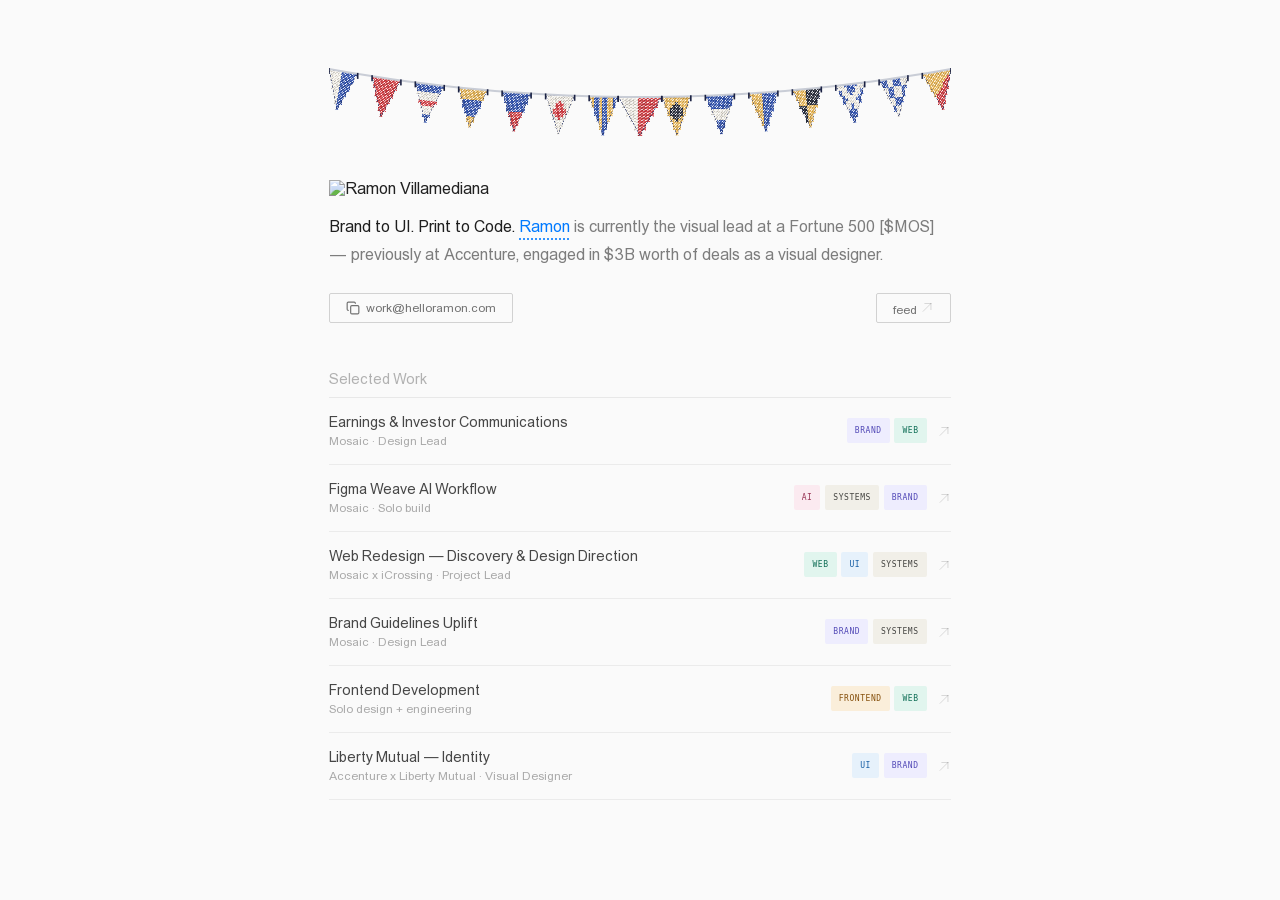
==== commit a012c2ac: "header adjustment" ====
--- a/index.html
+++ b/index.html
@@ -37,10 +37,10 @@
   </div>
   <div class="layout layout-home">
     <main class="main">
-
+    
+      <section class="hero">
+        
       <flag-header height="96"></flag-header>
-
-      <section class="hero">
 
       <div><img class="rv-logo" src="assets/rv-logo.svg" alt="Ramon Villamediana" width="586" height="143"></div>
       <div>
--- a/style.css
+++ b/style.css
@@ -155,7 +155,6 @@
   padding: 4rem;
   display: flex;
   flex-direction: column;
-  gap: 3rem;
   width: clamp(320px, 90%, 750px);
   margin: 0 auto;
   justify-content: start;
@@ -166,6 +165,7 @@
   padding-top: 0;
   padding-bottom: 2rem;
   gap: 3rem;
+  justify-content: center;
 }
 
 /* ─── Hero ───────────────────────────────────────────────── */
@@ -284,6 +284,7 @@
   border-radius: 2px;
   margin-top: 0.5rem;
   width: fit-content;
+  height: 30px;
   transition: background-color 160ms ease, transform 160ms cubic-bezier(0.23, 1, 0.32, 1);
   background:transparent;
   cursor: pointer;
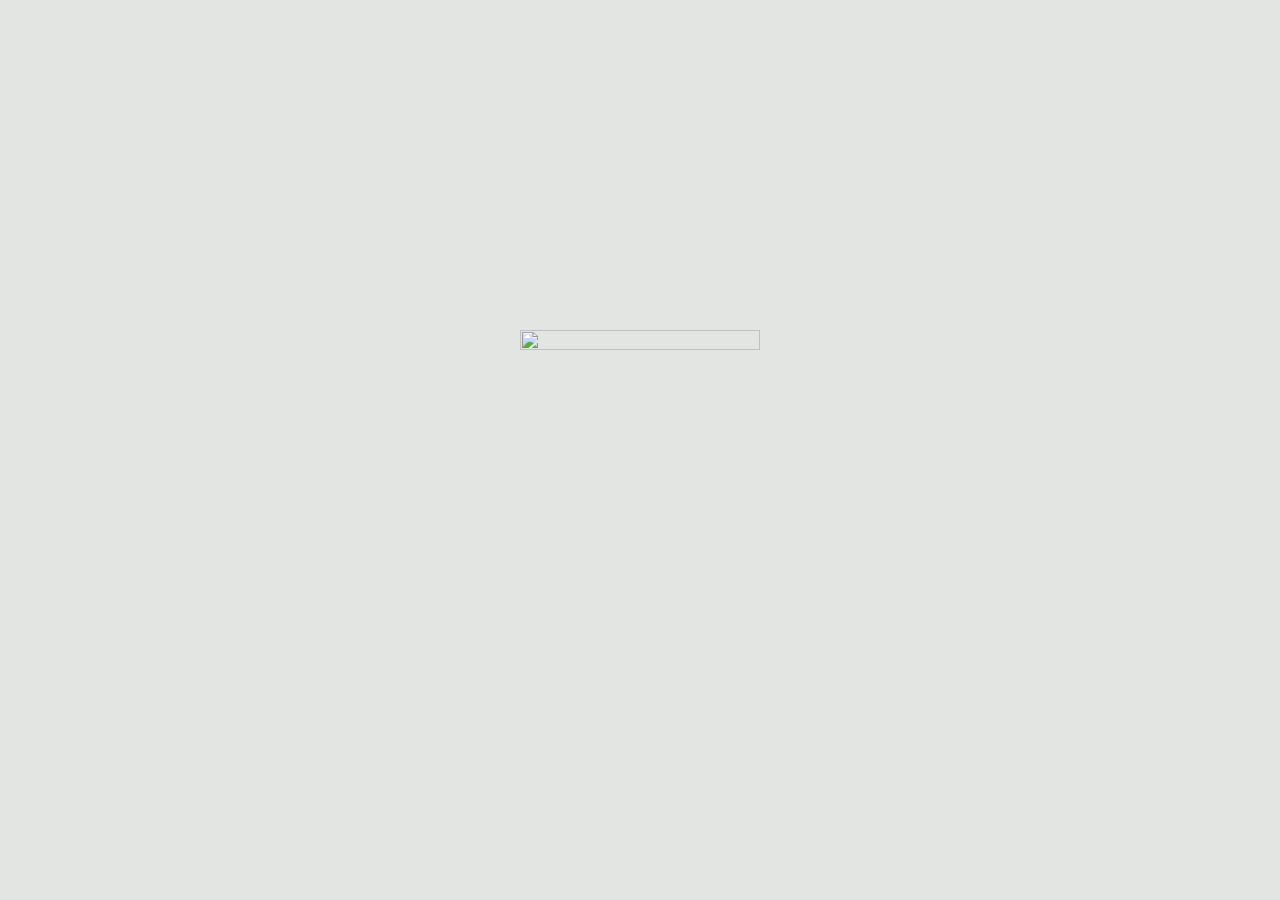
==== commit 47127142: "minor fix on logo" ====
--- a/index.html
+++ b/index.html
@@ -42,7 +42,7 @@
         
       <flag-header height="96"></flag-header>
 
-      <div><img class="rv-logo" src="assets/rv-logo.svg" alt="Ramon Villamediana" width="586" height="143"></div>
+      <div><img class="rv-logo" src="assets/rv-logo.svg" alt="Ramon Villamediana logo"></div>
       <div>
         <p class="hero-intro"><span style="font-weight: 400; color: #1e1e1e;">Brand to UI. Print to Code. </span><a class="about-name" href="about.html" aria-label="Learn more about Ramon"><span class="about-name-label">Ramon<span class="about-tooltip" role="tooltip">learn more about me</span></span></a> is currently the visual lead at a Fortune 500 [$MOS] — previously at Accenture, engaged in $3B worth of deals as a visual designer.</p></div>
 
